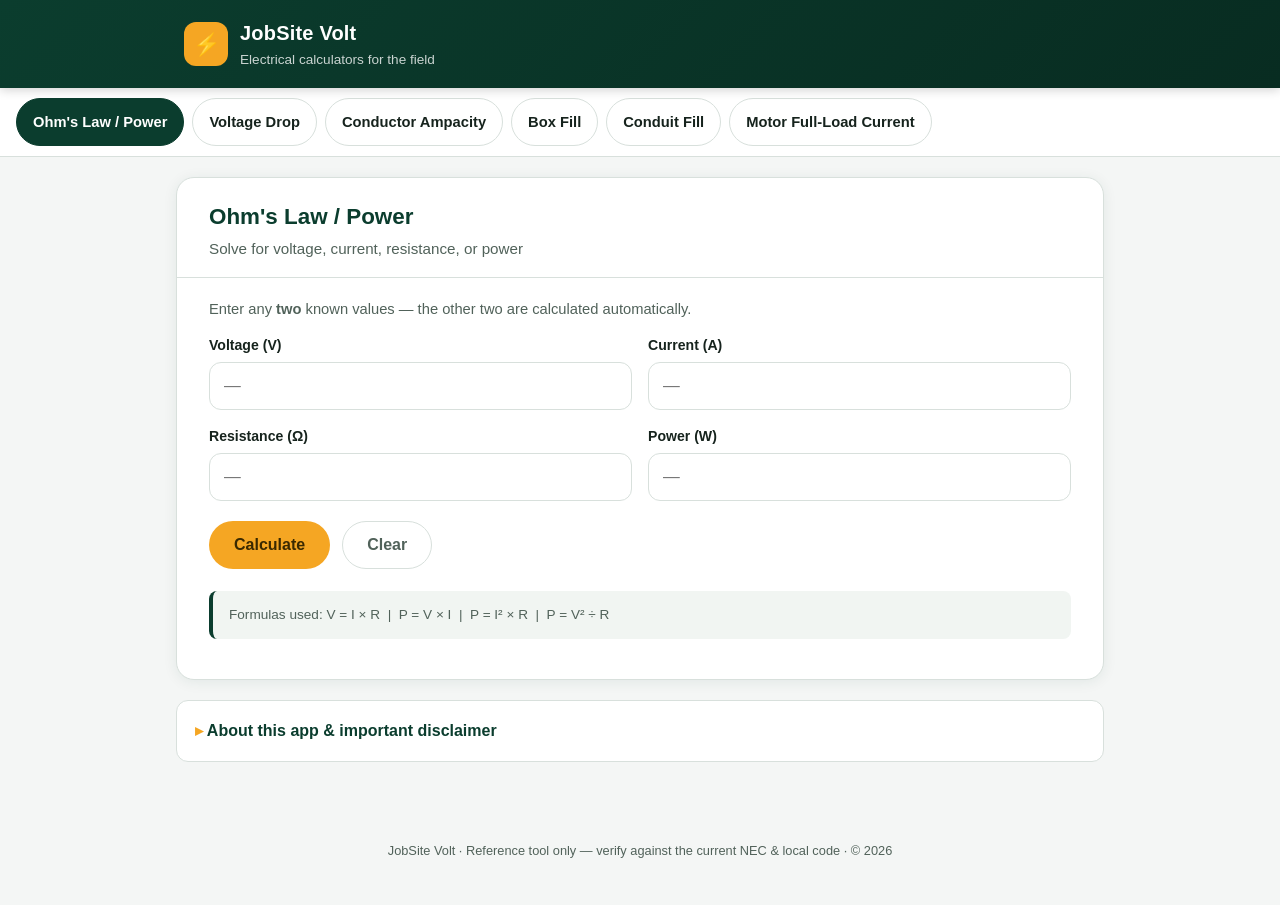
==== index.html @ 61dc86b5 "Add JobSite Volt: electrical calculator web app for US electricians Mobile-first static web app with" ====
<!doctype html>
<html lang="en">
<head>
  <meta charset="utf-8">
  <meta name="viewport" content="width=device-width, initial-scale=1, maximum-scale=5">
  <meta name="theme-color" content="#0b3d2e">
  <title>JobSite Volt — Electrical Calculators for Electricians</title>
  <meta name="description" content="Fast field calculators for electricians: voltage drop, conductor ampacity, box fill, conduit fill, motor FLC, and Ohm's law — referenced to the NEC.">
  <link rel="icon" href="data:image/svg+xml,<svg xmlns=%22http://www.w3.org/2000/svg%22 viewBox=%220 0 100 100%22><rect width=%22100%22 height=%22100%22 rx=%2220%22 fill=%22%230b3d2e%22/><text x=%2250%22 y=%2270%22 font-size=%2266%22 text-anchor=%22middle%22 fill=%22%23f5a623%22>%E2%9A%A1</text></svg>">
  <link rel="stylesheet" href="css/styles.css">
</head>
<body>
  <header class="app-header">
    <div class="app-header-inner">
      <div class="brand">
        <span class="brand-mark" aria-hidden="true">⚡</span>
        <div>
          <p class="brand-name">JobSite Volt</p>
          <p class="brand-tagline">Electrical calculators for the field</p>
        </div>
      </div>
    </div>
  </header>

  <nav class="calc-nav" id="calc-nav" aria-label="Calculators"></nav>

  <main class="app-main">
    <div class="calc-card">
      <div class="calc-card-header">
        <h1 id="calc-title">—</h1>
        <p id="calc-subtitle" class="calc-subtitle">—</p>
      </div>
      <div class="calc-card-body" id="calc-panel"></div>
    </div>

    <details class="disclaimer">
      <summary>About this app &amp; important disclaimer</summary>
      <div class="disclaimer-body">
        <p>
          <strong>JobSite Volt</strong> is a quick-reference field tool for common electrical
          calculations used in U.S. residential and commercial work. It is built around
          formulas and reference figures that are widely published and taught throughout the
          trade — including values commonly associated with the National Electrical Code
          (NEC / NFPA 70), such as Table 310.16 ampacities, Chapter 9 conduit/conductor fill
          tables, 314.16(B) box-fill allowances, and Article 430 motor tables.
        </p>
        <p>
          <strong>This app is a reference and estimating aid — not a substitute for the
          current code book, engineering judgment, or a licensed electrician.</strong>
          The NEC is updated on a three-year cycle (e.g., 2017, 2020, 2023…), and the
          version actually in force — along with any state or local amendments — depends on
          what your Authority Having Jurisdiction (AHJ) has adopted. Always verify
          calculations and sizing decisions against the official, currently adopted code
          and any local amendments before relying on them for installations, designs,
          permits, or inspections.
        </p>
        <p>
          Spotted a value that looks off, or have a calculator you'd like added? Treat the
          results here as a starting point for your own verification, not a final answer.
        </p>
      </div>
    </details>
  </main>

  <footer class="app-footer">
    <p>JobSite Volt · Reference tool only — verify against the current NEC &amp; local code · © <span id="year"></span></p>
  </footer>

  <script type="module" src="js/main.js"></script>
</body>
</html>
---- css/styles.css ----
:root {
  --color-bg: #f4f6f5;
  --color-surface: #ffffff;
  --color-ink: #16231d;
  --color-ink-muted: #51625a;
  --color-border: #d8e0dc;
  --color-primary: #0b3d2e;
  --color-primary-strong: #082c21;
  --color-accent: #f5a623;
  --color-accent-ink: #3a2900;
  --color-good-bg: #e6f4ea;
  --color-good-ink: #1e6b34;
  --color-warn-bg: #fff4e0;
  --color-warn-ink: #8a5a00;
  --color-bad-bg: #fdeaea;
  --color-bad-ink: #a32424;
  --radius-md: 12px;
  --radius-lg: 18px;
  --shadow-card: 0 2px 14px rgba(11, 61, 46, 0.08);
  --tap-min: 48px;
}

* {
  box-sizing: border-box;
}

html {
  -webkit-text-size-adjust: 100%;
}

body {
  margin: 0;
  font-family: -apple-system, BlinkMacSystemFont, "Segoe UI", Roboto, "Helvetica Neue", Arial, sans-serif;
  background: var(--color-bg);
  color: var(--color-ink);
  line-height: 1.5;
  -webkit-font-smoothing: antialiased;
}

/* ---------- Header ---------- */
.app-header {
  background: linear-gradient(135deg, var(--color-primary) 0%, var(--color-primary-strong) 100%);
  color: #fff;
  position: sticky;
  top: 0;
  z-index: 20;
  box-shadow: 0 2px 10px rgba(0, 0, 0, 0.18);
}

.app-header-inner {
  max-width: 960px;
  margin: 0 auto;
  padding: 14px 16px;
}

.brand {
  display: flex;
  align-items: center;
  gap: 12px;
}

.brand-mark {
  display: inline-flex;
  align-items: center;
  justify-content: center;
  width: 44px;
  height: 44px;
  border-radius: 12px;
  background: var(--color-accent);
  color: var(--color-accent-ink);
  font-size: 22px;
  flex-shrink: 0;
}

.brand-name {
  margin: 0;
  font-size: 1.25rem;
  font-weight: 800;
  letter-spacing: 0.2px;
}

.brand-tagline {
  margin: 2px 0 0;
  font-size: 0.85rem;
  color: rgba(255, 255, 255, 0.78);
}

/* ---------- Calculator nav ---------- */
.calc-nav {
  position: sticky;
  top: 72px;
  z-index: 19;
  display: flex;
  gap: 8px;
  overflow-x: auto;
  padding: 10px 16px;
  background: var(--color-surface);
  border-bottom: 1px solid var(--color-border);
  -webkit-overflow-scrolling: touch;
  scrollbar-width: thin;
}

.calc-nav::-webkit-scrollbar {
  height: 6px;
}
.calc-nav::-webkit-scrollbar-thumb {
  background: var(--color-border);
  border-radius: 6px;
}

.nav-btn {
  flex: 0 0 auto;
  min-height: var(--tap-min);
  padding: 10px 16px;
  border-radius: 999px;
  border: 1.5px solid var(--color-border);
  background: var(--color-surface);
  color: var(--color-ink);
  font-size: 0.92rem;
  font-weight: 600;
  cursor: pointer;
  transition: background 0.15s ease, color 0.15s ease, border-color 0.15s ease;
  white-space: nowrap;
}

.nav-btn:hover {
  border-color: var(--color-primary);
}

.nav-btn.is-active {
  background: var(--color-primary);
  border-color: var(--color-primary);
  color: #fff;
}

/* ---------- Main layout ---------- */
.app-main {
  max-width: 960px;
  margin: 0 auto;
  padding: 20px 16px 48px;
}

.calc-card {
  background: var(--color-surface);
  border-radius: var(--radius-lg);
  box-shadow: var(--shadow-card);
  border: 1px solid var(--color-border);
  overflow: hidden;
}

.calc-card-header {
  padding: 22px 22px 16px;
  border-bottom: 1px solid var(--color-border);
}

.calc-card-header h1 {
  margin: 0 0 4px;
  font-size: 1.4rem;
  font-weight: 800;
  color: var(--color-primary);
}

.calc-subtitle {
  margin: 0;
  color: var(--color-ink-muted);
  font-size: 0.95rem;
}

.calc-card-body {
  padding: 20px 22px 26px;
}

.calc-help {
  margin-top: 0;
  color: var(--color-ink-muted);
  font-size: 0.92rem;
}

.calc-note {
  margin-top: 22px;
  padding: 14px 16px;
  background: #f1f5f2;
  border-left: 4px solid var(--color-primary);
  border-radius: 8px;
  font-size: 0.85rem;
  color: var(--color-ink-muted);
}

/* ---------- Forms ---------- */
.calc-form {
  display: grid;
  gap: 16px;
}

.field {
  display: flex;
  flex-direction: column;
  gap: 6px;
}

.field-label {
  font-size: 0.88rem;
  font-weight: 700;
  color: var(--color-ink);
}

.field-input {
  min-height: var(--tap-min);
  padding: 10px 14px;
  font-size: 1.05rem;
  border-radius: var(--radius-md);
  border: 1.5px solid var(--color-border);
  background: #fff;
  color: var(--color-ink);
  font-family: inherit;
  width: 100%;
  appearance: auto;
}

.field-input:focus {
  outline: none;
  border-color: var(--color-primary);
  box-shadow: 0 0 0 3px rgba(11, 61, 46, 0.15);
}

.field-input-narrow {
  max-width: 110px;
}

.field-inline {
  flex-direction: row;
  align-items: center;
  justify-content: space-between;
  gap: 12px;
}

.field-inline .field-label {
  font-weight: 600;
  flex: 1;
}

.field-group {
  border: 1.5px solid var(--color-border);
  border-radius: var(--radius-md);
  padding: 14px 16px 16px;
  display: grid;
  gap: 12px;
  margin: 0;
}

.field-group legend {
  font-size: 0.85rem;
  font-weight: 800;
  color: var(--color-primary);
  padding: 0 6px;
  text-transform: uppercase;
  letter-spacing: 0.4px;
}

.conductor-row {
  display: grid;
  grid-template-columns: 1fr auto;
  gap: 12px;
  align-items: end;
}

.btn-row {
  display: flex;
  gap: 12px;
  flex-wrap: wrap;
  margin-top: 4px;
}

.btn {
  min-height: var(--tap-min);
  padding: 12px 24px;
  border-radius: 999px;
  font-size: 1rem;
  font-weight: 700;
  border: 1.5px solid transparent;
  cursor: pointer;
  transition: filter 0.15s ease, background 0.15s ease;
}

.btn:active {
  filter: brightness(0.94);
}

.btn-primary {
  background: var(--color-accent);
  color: var(--color-accent-ink);
}

.btn-primary:hover {
  filter: brightness(1.05);
}

.btn-ghost {
  background: transparent;
  color: var(--color-ink-muted);
  border-color: var(--color-border);
}

.btn-ghost:hover {
  border-color: var(--color-ink-muted);
  color: var(--color-ink);
}

/* ---------- Results ---------- */
.result {
  margin-top: 22px;
  padding-top: 4px;
  animation: fade-in 0.18s ease;
}

@keyframes fade-in {
  from { opacity: 0; transform: translateY(4px); }
  to { opacity: 1; transform: translateY(0); }
}

.result-grid {
  display: grid;
  grid-template-columns: repeat(auto-fit, minmax(190px, 1fr));
  gap: 12px;
}

.result-item {
  background: #f1f5f2;
  border-radius: var(--radius-md);
  padding: 14px 16px;
  display: flex;
  flex-direction: column;
  gap: 4px;
}

.result-item-highlight {
  background: var(--color-primary);
  color: #fff;
}

.result-item-highlight .result-label {
  color: rgba(255, 255, 255, 0.78);
}

.result-label {
  font-size: 0.78rem;
  text-transform: uppercase;
  letter-spacing: 0.5px;
  color: var(--color-ink-muted);
  font-weight: 700;
}

.result-value {
  font-size: 1.45rem;
  font-weight: 800;
  font-variant-numeric: tabular-nums;
}

.result-message {
  margin: 16px 0 0;
  padding: 14px 16px;
  border-radius: var(--radius-md);
  background: #f1f5f2;
  color: var(--color-ink);
  font-size: 0.95rem;
}

.result-good {
  background: var(--color-good-bg);
  color: var(--color-good-ink);
  font-weight: 700;
}

.result-warn {
  background: var(--color-warn-bg);
  color: var(--color-warn-ink);
  font-weight: 700;
}

.result-bad {
  background: var(--color-bad-bg);
  color: var(--color-bad-ink);
  font-weight: 700;
}

.result-breakdown {
  margin: 14px 0 0;
  padding-left: 20px;
  color: var(--color-ink-muted);
  font-size: 0.9rem;
}

.result-breakdown li {
  margin-bottom: 4px;
}

/* ---------- Disclaimer ---------- */
.disclaimer {
  margin-top: 20px;
  background: var(--color-surface);
  border: 1px solid var(--color-border);
  border-radius: var(--radius-md);
  padding: 4px 18px;
}

.disclaimer summary {
  cursor: pointer;
  padding: 14px 0;
  font-weight: 700;
  color: var(--color-primary);
  list-style: none;
}

.disclaimer summary::-webkit-details-marker {
  display: none;
}

.disclaimer summary::before {
  content: "▸ ";
  color: var(--color-accent);
}

.disclaimer[open] summary::before {
  content: "▾ ";
}

.disclaimer-body {
  padding-bottom: 16px;
  color: var(--color-ink-muted);
  font-size: 0.9rem;
}

.disclaimer-body p {
  margin: 0 0 12px;
}

.disclaimer-body p:last-child {
  margin-bottom: 0;
}

/* ---------- Footer ---------- */
.app-footer {
  text-align: center;
  padding: 18px 16px 32px;
  color: var(--color-ink-muted);
  font-size: 0.8rem;
}

/* ---------- Responsive ---------- */
@media (min-width: 640px) {
  .calc-form {
    grid-template-columns: repeat(2, 1fr);
    align-items: start;
  }

  .calc-form > .field-group,
  .calc-form > .btn-row,
  .calc-form > .calc-help {
    grid-column: 1 / -1;
  }

  .field-group {
    grid-template-columns: 1fr 1fr;
  }

  .field-group legend,
  .field-group > .field:first-child:last-child {
    grid-column: 1 / -1;
  }
}

@media (min-width: 860px) {
  .app-header-inner {
    padding: 18px 24px;
  }

  .calc-card-header,
  .calc-card-body {
    padding-left: 32px;
    padding-right: 32px;
  }
}

@media (prefers-color-scheme: dark) {
  :root {
    --color-bg: #11201a;
    --color-surface: #16291f;
    --color-ink: #eef3ef;
    --color-ink-muted: #a9bdb2;
    --color-border: #2a4135;
    --color-primary: #4cae8d;
    --color-primary-strong: #3a8c70;
    --color-accent: #f5a623;
    --color-accent-ink: #2a1d00;
    --color-good-bg: rgba(76, 174, 141, 0.16);
    --color-good-ink: #7fe0bd;
    --color-warn-bg: rgba(245, 166, 35, 0.16);
    --color-warn-ink: #f5c66b;
    --color-bad-bg: rgba(220, 88, 88, 0.18);
    --color-bad-ink: #ff9b9b;
  }

  .app-header {
    background: linear-gradient(135deg, #102921 0%, #0a1c16 100%);
  }

  .field-input {
    background: #0f1d17;
    color: var(--color-ink);
  }

  .result-item,
  .result-message,
  .calc-note {
    background: rgba(76, 174, 141, 0.08);
  }

  .result-item-highlight {
    background: var(--color-primary);
    color: #07140f;
  }
  .result-item-highlight .result-label {
    color: rgba(7, 20, 15, 0.7);
  }
}
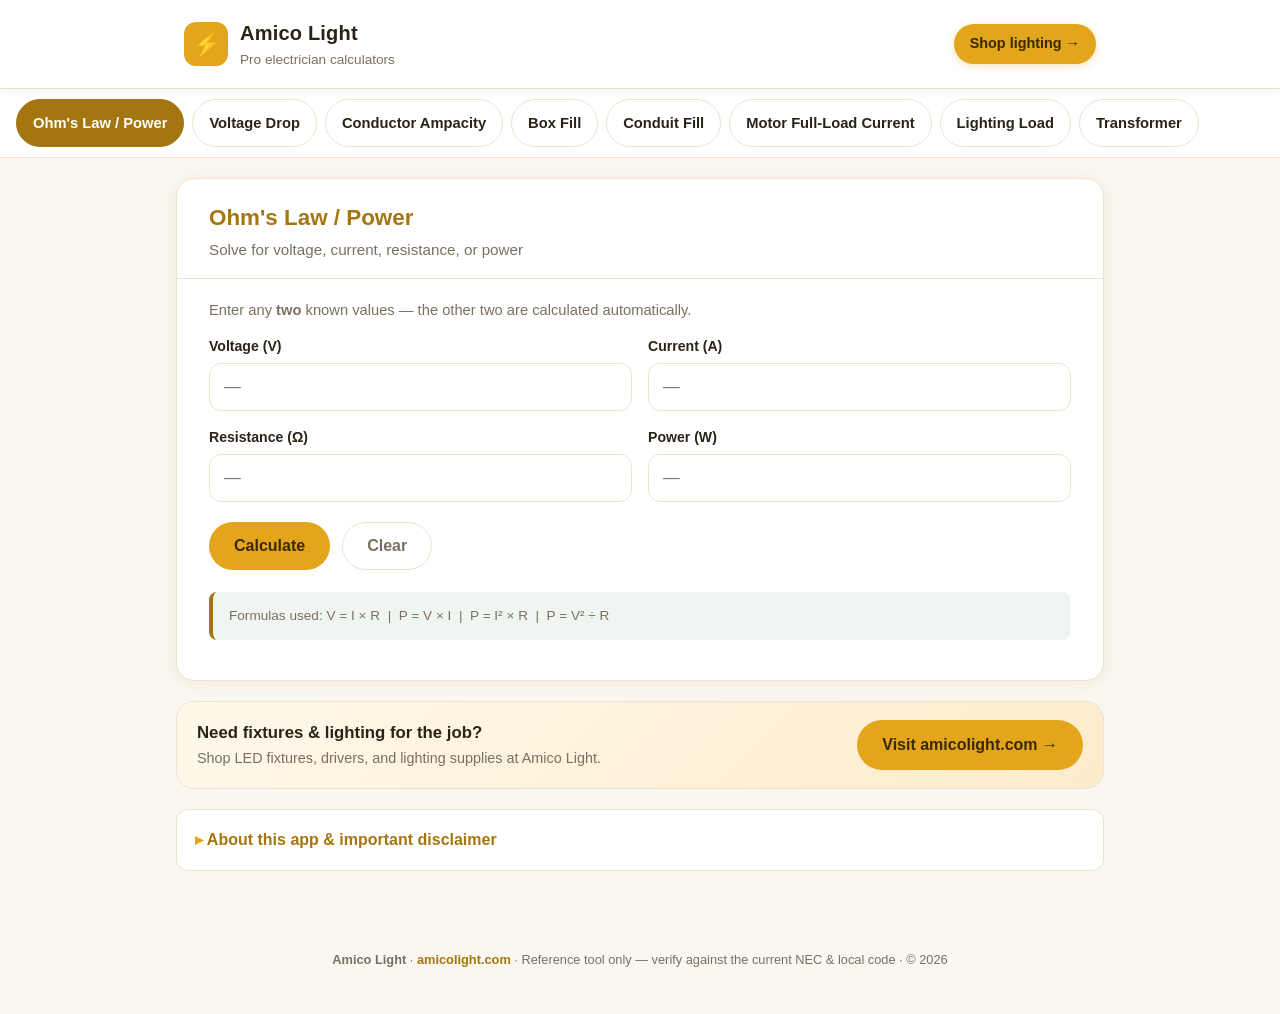
==== commit 5cfb8af4: "Rebrand app to Amico Light with warm-gold theme and store CTAs - Rename app from JobSite Volt to Ami" ====
--- a/index.html
+++ b/index.html
@@ -3,22 +3,23 @@
 <head>
   <meta charset="utf-8">
   <meta name="viewport" content="width=device-width, initial-scale=1, maximum-scale=5">
-  <meta name="theme-color" content="#0b3d2e">
-  <title>JobSite Volt — Electrical Calculators for Electricians</title>
-  <meta name="description" content="Fast field calculators for electricians: voltage drop, conductor ampacity, box fill, conduit fill, motor FLC, and Ohm's law — referenced to the NEC.">
-  <link rel="icon" href="data:image/svg+xml,<svg xmlns=%22http://www.w3.org/2000/svg%22 viewBox=%220 0 100 100%22><rect width=%22100%22 height=%22100%22 rx=%2220%22 fill=%22%230b3d2e%22/><text x=%2250%22 y=%2270%22 font-size=%2266%22 text-anchor=%22middle%22 fill=%22%23f5a623%22>%E2%9A%A1</text></svg>">
+  <meta name="theme-color" content="#faf7f0">
+  <title>Amico Light — Electrician Calculators &amp; Tools</title>
+  <meta name="description" content="Free field calculators for electricians — voltage drop, conductor ampacity, box & conduit fill, motor FLC, lighting load, and transformer sizing, referenced to the NEC. Brought to you by Amico Light (amicolight.com).">
+  <link rel="icon" href="data:image/svg+xml,<svg xmlns=%22http://www.w3.org/2000/svg%22 viewBox=%220 0 100 100%22><rect width=%22100%22 height=%22100%22 rx=%2220%22 fill=%22%23a4760f%22/><text x=%2250%22 y=%2270%22 font-size=%2266%22 text-anchor=%22middle%22 fill=%22%23ffffff%22>%E2%9A%A1</text></svg>">
   <link rel="stylesheet" href="css/styles.css">
 </head>
 <body>
   <header class="app-header">
     <div class="app-header-inner">
-      <div class="brand">
+      <a class="brand" href="https://amicolight.com/" target="_blank" rel="noopener" aria-label="Amico Light — visit our store">
         <span class="brand-mark" aria-hidden="true">⚡</span>
         <div>
-          <p class="brand-name">JobSite Volt</p>
-          <p class="brand-tagline">Electrical calculators for the field</p>
+          <p class="brand-name">Amico Light</p>
+          <p class="brand-tagline">Pro electrician calculators</p>
         </div>
-      </div>
+      </a>
+      <a class="header-cta" href="https://amicolight.com/" target="_blank" rel="noopener">Shop lighting&nbsp;→</a>
     </div>
   </header>
 
@@ -33,11 +34,19 @@
       <div class="calc-card-body" id="calc-panel"></div>
     </div>
 
+    <aside class="store-cta">
+      <div class="store-cta-text">
+        <p class="store-cta-title">Need fixtures &amp; lighting for the job?</p>
+        <p class="store-cta-sub">Shop LED fixtures, drivers, and lighting supplies at Amico Light.</p>
+      </div>
+      <a class="btn btn-primary store-cta-btn" href="https://amicolight.com/" target="_blank" rel="noopener">Visit amicolight.com&nbsp;→</a>
+    </aside>
+
     <details class="disclaimer">
       <summary>About this app &amp; important disclaimer</summary>
       <div class="disclaimer-body">
         <p>
-          <strong>JobSite Volt</strong> is a quick-reference field tool for common electrical
+          <strong>Amico Light Tools</strong> is a quick-reference field tool for common electrical
           calculations used in U.S. residential and commercial work. It is built around
           formulas and reference figures that are widely published and taught throughout the
           trade — including values commonly associated with the National Electrical Code
@@ -45,8 +54,8 @@
           tables, 314.16(B) box-fill allowances, and Article 430 motor tables.
         </p>
         <p>
-          <strong>This app is a reference and estimating aid — not a substitute for the
-          current code book, engineering judgment, or a licensed electrician.</strong>
+          <strong>Amico Light Tools is a reference and estimating aid — not a substitute for
+          the current code book, engineering judgment, or a licensed electrician.</strong>
           The NEC is updated on a three-year cycle (e.g., 2017, 2020, 2023…), and the
           version actually in force — along with any state or local amendments — depends on
           what your Authority Having Jurisdiction (AHJ) has adopted. Always verify
@@ -63,7 +72,10 @@
   </main>
 
   <footer class="app-footer">
-    <p>JobSite Volt · Reference tool only — verify against the current NEC &amp; local code · © <span id="year"></span></p>
+    <p>
+      <strong>Amico Light</strong> · <a class="footer-link" href="https://amicolight.com/" target="_blank" rel="noopener">amicolight.com</a>
+      · Reference tool only — verify against the current NEC &amp; local code · © <span id="year"></span>
+    </p>
   </footer>
 
   <script type="module" src="js/main.js"></script>
--- a/css/styles.css
+++ b/css/styles.css
@@ -1,14 +1,14 @@
 :root {
-  --color-bg: #f4f6f5;
+  --color-bg: #faf7f0;
   --color-surface: #ffffff;
-  --color-ink: #16231d;
-  --color-ink-muted: #51625a;
-  --color-border: #d8e0dc;
-  --color-primary: #0b3d2e;
-  --color-primary-strong: #082c21;
-  --color-accent: #f5a623;
+  --color-ink: #2a2318;
+  --color-ink-muted: #7b7060;
+  --color-border: #ece3d3;
+  --color-primary: #a4760f;
+  --color-primary-strong: #7f5b0b;
+  --color-accent: #e3a51c;
   --color-accent-ink: #3a2900;
-  --color-good-bg: #e6f4ea;
+  --color-good-bg: #e9f5ea;
   --color-good-ink: #1e6b34;
   --color-warn-bg: #fff4e0;
   --color-warn-ink: #8a5a00;
@@ -16,7 +16,7 @@
   --color-bad-ink: #a32424;
   --radius-md: 12px;
   --radius-lg: 18px;
-  --shadow-card: 0 2px 14px rgba(11, 61, 46, 0.08);
+  --shadow-card: 0 2px 14px rgba(164, 118, 15, 0.10);
   --tap-min: 48px;
 }
 
@@ -39,24 +39,32 @@
 
 /* ---------- Header ---------- */
 .app-header {
-  background: linear-gradient(135deg, var(--color-primary) 0%, var(--color-primary-strong) 100%);
-  color: #fff;
+  background: var(--color-surface);
+  color: var(--color-ink);
   position: sticky;
   top: 0;
   z-index: 20;
-  box-shadow: 0 2px 10px rgba(0, 0, 0, 0.18);
+  border-bottom: 1px solid var(--color-border);
+  box-shadow: 0 1px 10px rgba(42, 35, 24, 0.06);
 }
 
 .app-header-inner {
   max-width: 960px;
   margin: 0 auto;
-  padding: 14px 16px;
+  padding: 12px 16px;
+  display: flex;
+  align-items: center;
+  justify-content: space-between;
+  gap: 12px;
 }
 
 .brand {
   display: flex;
   align-items: center;
   gap: 12px;
+  text-decoration: none;
+  color: inherit;
+  min-width: 0;
 }
 
 .brand-mark {
@@ -82,7 +90,33 @@
 .brand-tagline {
   margin: 2px 0 0;
   font-size: 0.85rem;
-  color: rgba(255, 255, 255, 0.78);
+  color: var(--color-ink-muted);
+}
+
+/* Header store button — primary lead-gen entry point back to the shop */
+.header-cta {
+  flex: 0 0 auto;
+  display: inline-flex;
+  align-items: center;
+  min-height: 40px;
+  padding: 9px 16px;
+  border-radius: 999px;
+  background: var(--color-accent);
+  color: var(--color-accent-ink);
+  font-size: 0.9rem;
+  font-weight: 800;
+  text-decoration: none;
+  white-space: nowrap;
+  box-shadow: 0 2px 8px rgba(227, 165, 28, 0.30);
+  transition: filter 0.15s ease;
+}
+
+.header-cta:hover {
+  filter: brightness(1.05);
+}
+
+.header-cta:active {
+  filter: brightness(0.95);
 }
 
 /* ---------- Calculator nav ---------- */
@@ -186,6 +220,20 @@
   color: var(--color-ink-muted);
 }
 
+/* ---------- Multi-section calculators ---------- */
+.calc-section + .calc-section {
+  margin-top: 32px;
+  padding-top: 28px;
+  border-top: 1.5px dashed var(--color-border);
+}
+
+.calc-section-title {
+  margin: 0 0 16px;
+  font-size: 1.05rem;
+  font-weight: 800;
+  color: var(--color-primary);
+}
+
 /* ---------- Forms ---------- */
 .calc-form {
   display: grid;
@@ -394,6 +442,40 @@
   margin-bottom: 4px;
 }
 
+/* ---------- Store call-to-action (drives traffic to amicolight.com) ---------- */
+.store-cta {
+  margin-top: 20px;
+  background: linear-gradient(135deg, #fff8ea 0%, #fdeccb 100%);
+  border: 1px solid var(--color-border);
+  border-radius: var(--radius-lg);
+  padding: 18px 20px;
+  display: flex;
+  align-items: center;
+  justify-content: space-between;
+  gap: 16px;
+  flex-wrap: wrap;
+}
+
+.store-cta-title {
+  margin: 0 0 2px;
+  font-weight: 800;
+  font-size: 1.05rem;
+  color: var(--color-ink);
+}
+
+.store-cta-sub {
+  margin: 0;
+  font-size: 0.9rem;
+  color: var(--color-ink-muted);
+}
+
+.store-cta-btn {
+  flex: 0 0 auto;
+  text-decoration: none;
+  display: inline-flex;
+  align-items: center;
+}
+
 /* ---------- Disclaimer ---------- */
 .disclaimer {
   margin-top: 20px;
@@ -446,6 +528,16 @@
   font-size: 0.8rem;
 }
 
+.footer-link {
+  color: var(--color-primary);
+  font-weight: 700;
+  text-decoration: none;
+}
+
+.footer-link:hover {
+  text-decoration: underline;
+}
+
 /* ---------- Responsive ---------- */
 @media (min-width: 640px) {
   .calc-form {
@@ -483,43 +575,51 @@
 
 @media (prefers-color-scheme: dark) {
   :root {
-    --color-bg: #11201a;
-    --color-surface: #16291f;
-    --color-ink: #eef3ef;
-    --color-ink-muted: #a9bdb2;
-    --color-border: #2a4135;
-    --color-primary: #4cae8d;
-    --color-primary-strong: #3a8c70;
-    --color-accent: #f5a623;
+    --color-bg: #1a1710;
+    --color-surface: #221d14;
+    --color-ink: #f2ece0;
+    --color-ink-muted: #b7ab95;
+    --color-border: #3a3122;
+    --color-primary: #e2b551;
+    --color-primary-strong: #c89a3a;
+    --color-accent: #ecb53e;
     --color-accent-ink: #2a1d00;
-    --color-good-bg: rgba(76, 174, 141, 0.16);
-    --color-good-ink: #7fe0bd;
-    --color-warn-bg: rgba(245, 166, 35, 0.16);
-    --color-warn-ink: #f5c66b;
+    --color-good-bg: rgba(120, 190, 130, 0.16);
+    --color-good-ink: #92d9a2;
+    --color-warn-bg: rgba(236, 181, 62, 0.16);
+    --color-warn-ink: #f3cd78;
     --color-bad-bg: rgba(220, 88, 88, 0.18);
     --color-bad-ink: #ff9b9b;
   }
 
   .app-header {
-    background: linear-gradient(135deg, #102921 0%, #0a1c16 100%);
+    background: var(--color-surface);
   }
 
   .field-input {
-    background: #0f1d17;
+    background: #18130b;
     color: var(--color-ink);
   }
 
   .result-item,
   .result-message,
   .calc-note {
-    background: rgba(76, 174, 141, 0.08);
+    background: rgba(226, 181, 81, 0.08);
   }
 
   .result-item-highlight {
     background: var(--color-primary);
-    color: #07140f;
+    color: #1c1405;
   }
   .result-item-highlight .result-label {
-    color: rgba(7, 20, 15, 0.7);
-  }
-}
+    color: rgba(28, 20, 5, 0.7);
+  }
+
+  .store-cta {
+    background: linear-gradient(135deg, rgba(226, 181, 81, 0.12) 0%, rgba(226, 181, 81, 0.05) 100%);
+  }
+
+  .header-cta {
+    box-shadow: none;
+  }
+}
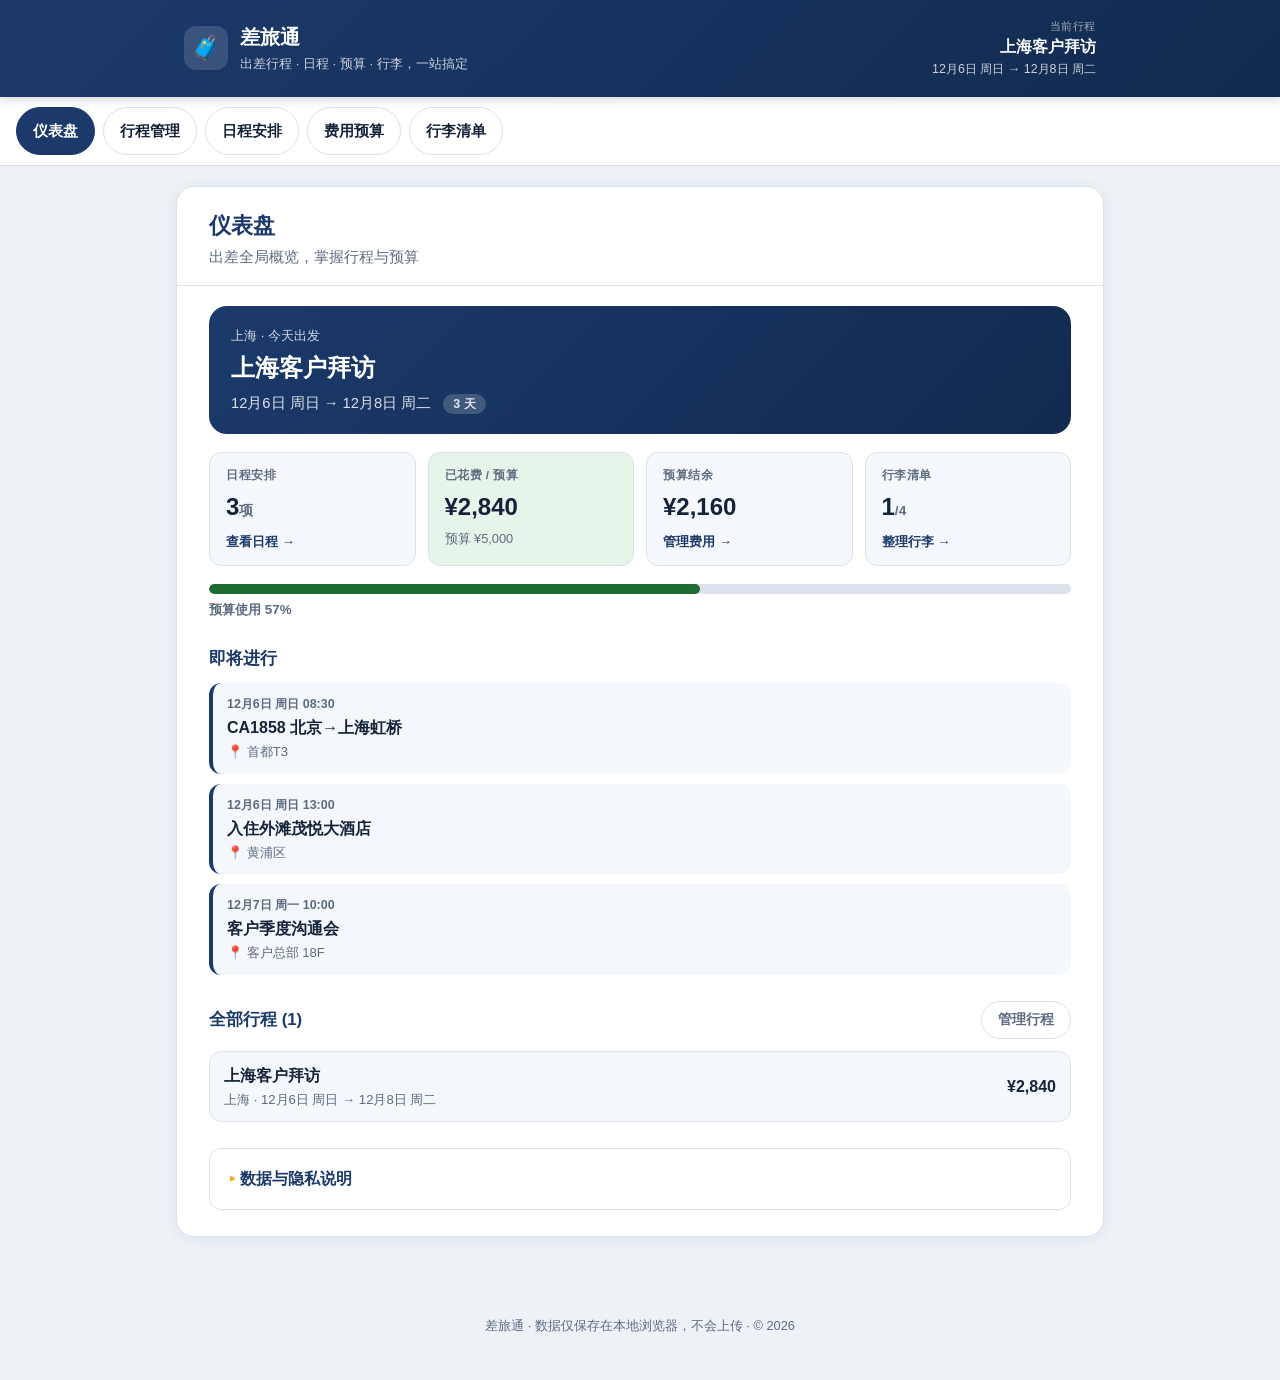
==== commit db5ff888: "feat: 出差规划应用「差旅通」 将本分支重构为一款纯前端出差规划工具，包含五大模块： - 仪表盘：行程概览、出发倒计时、预算进度、即将进行的日程 - 行程管理：创建/编辑/删除/切换出差行程 - " ====
--- a/index.html
+++ b/index.html
@@ -1,81 +1,42 @@
 <!doctype html>
-<html lang="en">
+<html lang="zh-CN">
 <head>
   <meta charset="utf-8">
   <meta name="viewport" content="width=device-width, initial-scale=1, maximum-scale=5">
-  <meta name="theme-color" content="#faf7f0">
-  <title>Amico Light — Electrician Calculators &amp; Tools</title>
-  <meta name="description" content="Free field calculators for electricians — voltage drop, conductor ampacity, box & conduit fill, motor FLC, lighting load, and transformer sizing, referenced to the NEC. Brought to you by Amico Light (amicolight.com).">
-  <link rel="icon" href="data:image/svg+xml,<svg xmlns=%22http://www.w3.org/2000/svg%22 viewBox=%220 0 100 100%22><rect width=%22100%22 height=%22100%22 rx=%2220%22 fill=%22%23a4760f%22/><text x=%2250%22 y=%2270%22 font-size=%2266%22 text-anchor=%22middle%22 fill=%22%23ffffff%22>%E2%9A%A1</text></svg>">
+  <meta name="theme-color" content="#1b3a6b">
+  <title>差旅通 — 出差行程规划</title>
+  <meta name="description" content="差旅通是一款轻量的出差规划工具：管理行程、编排日程、记录费用对比预算、整理行李清单，数据全部保存在本地。">
+  <link rel="icon" href="data:image/svg+xml,<svg xmlns=%22http://www.w3.org/2000/svg%22 viewBox=%220 0 100 100%22><rect width=%22100%22 height=%22100%22 rx=%2220%22 fill=%22%231b3a6b%22/><text x=%2250%22 y=%2272%22 font-size=%2262%22 text-anchor=%22middle%22>%F0%9F%A7%B3</text></svg>">
   <link rel="stylesheet" href="css/styles.css">
 </head>
 <body>
   <header class="app-header">
     <div class="app-header-inner">
-      <a class="brand" href="https://amicolight.com/" target="_blank" rel="noopener" aria-label="Amico Light — visit our store">
-        <span class="brand-mark" aria-hidden="true">⚡</span>
+      <div class="brand">
+        <span class="brand-mark" aria-hidden="true">🧳</span>
         <div>
-          <p class="brand-name">Amico Light</p>
-          <p class="brand-tagline">Pro electrician calculators</p>
+          <p class="brand-name">差旅通</p>
+          <p class="brand-tagline">出差行程 · 日程 · 预算 · 行李，一站搞定</p>
         </div>
-      </a>
-      <a class="header-cta" href="https://amicolight.com/" target="_blank" rel="noopener">Shop lighting&nbsp;→</a>
+      </div>
+      <div class="trip-indicator" id="trip-indicator" aria-live="polite"></div>
     </div>
   </header>
 
-  <nav class="calc-nav" id="calc-nav" aria-label="Calculators"></nav>
+  <nav class="calc-nav" id="view-nav" aria-label="功能导航"></nav>
 
   <main class="app-main">
     <div class="calc-card">
       <div class="calc-card-header">
-        <h1 id="calc-title">—</h1>
-        <p id="calc-subtitle" class="calc-subtitle">—</p>
+        <h1 id="view-title">—</h1>
+        <p id="view-subtitle" class="calc-subtitle">—</p>
       </div>
-      <div class="calc-card-body" id="calc-panel"></div>
+      <div class="calc-card-body" id="view-panel"></div>
     </div>
-
-    <aside class="store-cta">
-      <div class="store-cta-text">
-        <p class="store-cta-title">Need fixtures &amp; lighting for the job?</p>
-        <p class="store-cta-sub">Shop LED fixtures, drivers, and lighting supplies at Amico Light.</p>
-      </div>
-      <a class="btn btn-primary store-cta-btn" href="https://amicolight.com/" target="_blank" rel="noopener">Visit amicolight.com&nbsp;→</a>
-    </aside>
-
-    <details class="disclaimer">
-      <summary>About this app &amp; important disclaimer</summary>
-      <div class="disclaimer-body">
-        <p>
-          <strong>Amico Light Tools</strong> is a quick-reference field tool for common electrical
-          calculations used in U.S. residential and commercial work. It is built around
-          formulas and reference figures that are widely published and taught throughout the
-          trade — including values commonly associated with the National Electrical Code
-          (NEC / NFPA 70), such as Table 310.16 ampacities, Chapter 9 conduit/conductor fill
-          tables, 314.16(B) box-fill allowances, and Article 430 motor tables.
-        </p>
-        <p>
-          <strong>Amico Light Tools is a reference and estimating aid — not a substitute for
-          the current code book, engineering judgment, or a licensed electrician.</strong>
-          The NEC is updated on a three-year cycle (e.g., 2017, 2020, 2023…), and the
-          version actually in force — along with any state or local amendments — depends on
-          what your Authority Having Jurisdiction (AHJ) has adopted. Always verify
-          calculations and sizing decisions against the official, currently adopted code
-          and any local amendments before relying on them for installations, designs,
-          permits, or inspections.
-        </p>
-        <p>
-          Spotted a value that looks off, or have a calculator you'd like added? Treat the
-          results here as a starting point for your own verification, not a final answer.
-        </p>
-      </div>
-    </details>
   </main>
 
   <footer class="app-footer">
-    <p>
-      <strong>Amico Light</strong> · <a class="footer-link" href="https://amicolight.com/" target="_blank" rel="noopener">amicolight.com</a>
-      · Reference tool only — verify against the current NEC &amp; local code · © <span id="year"></span>
-    </p>
+    <p>差旅通 · 数据仅保存在本地浏览器，不会上传 · © <span id="year"></span></p>
   </footer>
 
   <script type="module" src="js/main.js"></script>
--- a/css/styles.css
+++ b/css/styles.css
@@ -1,14 +1,14 @@
 :root {
-  --color-bg: #faf7f0;
+  --color-bg: #eef2f7;
   --color-surface: #ffffff;
-  --color-ink: #2a2318;
-  --color-ink-muted: #7b7060;
-  --color-border: #ece3d3;
-  --color-primary: #a4760f;
-  --color-primary-strong: #7f5b0b;
-  --color-accent: #e3a51c;
+  --color-ink: #15233a;
+  --color-ink-muted: #5d6b80;
+  --color-border: #dbe2ec;
+  --color-primary: #1b3a6b;
+  --color-primary-strong: #122a4f;
+  --color-accent: #f5a623;
   --color-accent-ink: #3a2900;
-  --color-good-bg: #e9f5ea;
+  --color-good-bg: #e6f4ea;
   --color-good-ink: #1e6b34;
   --color-warn-bg: #fff4e0;
   --color-warn-ink: #8a5a00;
@@ -16,21 +16,16 @@
   --color-bad-ink: #a32424;
   --radius-md: 12px;
   --radius-lg: 18px;
-  --shadow-card: 0 2px 14px rgba(164, 118, 15, 0.10);
+  --shadow-card: 0 2px 14px rgba(27, 58, 107, 0.08);
   --tap-min: 48px;
 }
 
-* {
-  box-sizing: border-box;
-}
-
-html {
-  -webkit-text-size-adjust: 100%;
-}
+* { box-sizing: border-box; }
+html { -webkit-text-size-adjust: 100%; }
 
 body {
   margin: 0;
-  font-family: -apple-system, BlinkMacSystemFont, "Segoe UI", Roboto, "Helvetica Neue", Arial, sans-serif;
+  font-family: -apple-system, BlinkMacSystemFont, "Segoe UI", Roboto, "PingFang SC", "Microsoft YaHei", "Helvetica Neue", Arial, sans-serif;
   background: var(--color-bg);
   color: var(--color-ink);
   line-height: 1.5;
@@ -39,33 +34,26 @@
 
 /* ---------- Header ---------- */
 .app-header {
-  background: var(--color-surface);
-  color: var(--color-ink);
+  background: linear-gradient(135deg, var(--color-primary) 0%, var(--color-primary-strong) 100%);
+  color: #fff;
   position: sticky;
   top: 0;
   z-index: 20;
-  border-bottom: 1px solid var(--color-border);
-  box-shadow: 0 1px 10px rgba(42, 35, 24, 0.06);
+  box-shadow: 0 2px 10px rgba(0, 0, 0, 0.18);
 }
 
 .app-header-inner {
   max-width: 960px;
   margin: 0 auto;
-  padding: 12px 16px;
+  padding: 14px 16px;
   display: flex;
   align-items: center;
   justify-content: space-between;
-  gap: 12px;
-}
-
-.brand {
-  display: flex;
-  align-items: center;
-  gap: 12px;
-  text-decoration: none;
-  color: inherit;
-  min-width: 0;
-}
+  gap: 16px;
+  flex-wrap: wrap;
+}
+
+.brand { display: flex; align-items: center; gap: 12px; }
 
 .brand-mark {
   display: inline-flex;
@@ -74,55 +62,35 @@
   width: 44px;
   height: 44px;
   border-radius: 12px;
-  background: var(--color-accent);
-  color: var(--color-accent-ink);
-  font-size: 22px;
+  background: rgba(255, 255, 255, 0.14);
+  font-size: 24px;
   flex-shrink: 0;
 }
 
-.brand-name {
-  margin: 0;
-  font-size: 1.25rem;
-  font-weight: 800;
-  letter-spacing: 0.2px;
-}
-
-.brand-tagline {
-  margin: 2px 0 0;
-  font-size: 0.85rem;
-  color: var(--color-ink-muted);
-}
-
-/* Header store button — primary lead-gen entry point back to the shop */
-.header-cta {
-  flex: 0 0 auto;
-  display: inline-flex;
-  align-items: center;
-  min-height: 40px;
-  padding: 9px 16px;
-  border-radius: 999px;
-  background: var(--color-accent);
-  color: var(--color-accent-ink);
-  font-size: 0.9rem;
-  font-weight: 800;
-  text-decoration: none;
-  white-space: nowrap;
-  box-shadow: 0 2px 8px rgba(227, 165, 28, 0.30);
-  transition: filter 0.15s ease;
-}
-
-.header-cta:hover {
-  filter: brightness(1.05);
-}
-
-.header-cta:active {
-  filter: brightness(0.95);
-}
-
-/* ---------- Calculator nav ---------- */
+.brand-name { margin: 0; font-size: 1.25rem; font-weight: 800; letter-spacing: 0.2px; }
+.brand-tagline { margin: 2px 0 0; font-size: 0.82rem; color: rgba(255, 255, 255, 0.78); }
+
+.trip-indicator {
+  text-align: right;
+  display: flex;
+  flex-direction: column;
+  gap: 1px;
+  min-height: 1px;
+}
+.trip-indicator-label {
+  font-size: 0.68rem;
+  text-transform: uppercase;
+  letter-spacing: 0.6px;
+  color: rgba(255, 255, 255, 0.6);
+}
+.trip-indicator-name { font-weight: 700; font-size: 0.98rem; }
+.trip-indicator-dates { font-size: 0.78rem; color: rgba(255, 255, 255, 0.78); }
+.trip-indicator-empty { font-size: 0.85rem; color: rgba(255, 255, 255, 0.6); }
+
+/* ---------- Nav ---------- */
 .calc-nav {
   position: sticky;
-  top: 72px;
+  top: 0;
   z-index: 19;
   display: flex;
   gap: 8px;
@@ -133,14 +101,8 @@
   -webkit-overflow-scrolling: touch;
   scrollbar-width: thin;
 }
-
-.calc-nav::-webkit-scrollbar {
-  height: 6px;
-}
-.calc-nav::-webkit-scrollbar-thumb {
-  background: var(--color-border);
-  border-radius: 6px;
-}
+.calc-nav::-webkit-scrollbar { height: 6px; }
+.calc-nav::-webkit-scrollbar-thumb { background: var(--color-border); border-radius: 6px; }
 
 .nav-btn {
   flex: 0 0 auto;
@@ -156,23 +118,11 @@
   transition: background 0.15s ease, color 0.15s ease, border-color 0.15s ease;
   white-space: nowrap;
 }
-
-.nav-btn:hover {
-  border-color: var(--color-primary);
-}
-
-.nav-btn.is-active {
-  background: var(--color-primary);
-  border-color: var(--color-primary);
-  color: #fff;
-}
-
-/* ---------- Main layout ---------- */
-.app-main {
-  max-width: 960px;
-  margin: 0 auto;
-  padding: 20px 16px 48px;
-}
+.nav-btn:hover { border-color: var(--color-primary); }
+.nav-btn.is-active { background: var(--color-primary); border-color: var(--color-primary); color: #fff; }
+
+/* ---------- Layout ---------- */
+.app-main { max-width: 960px; margin: 0 auto; padding: 20px 16px 48px; }
 
 .calc-card {
   background: var(--color-surface);
@@ -181,81 +131,26 @@
   border: 1px solid var(--color-border);
   overflow: hidden;
 }
-
-.calc-card-header {
-  padding: 22px 22px 16px;
-  border-bottom: 1px solid var(--color-border);
-}
-
-.calc-card-header h1 {
-  margin: 0 0 4px;
-  font-size: 1.4rem;
-  font-weight: 800;
-  color: var(--color-primary);
-}
-
-.calc-subtitle {
-  margin: 0;
-  color: var(--color-ink-muted);
-  font-size: 0.95rem;
-}
-
-.calc-card-body {
-  padding: 20px 22px 26px;
-}
-
-.calc-help {
-  margin-top: 0;
-  color: var(--color-ink-muted);
-  font-size: 0.92rem;
-}
-
-.calc-note {
-  margin-top: 22px;
-  padding: 14px 16px;
-  background: #f1f5f2;
-  border-left: 4px solid var(--color-primary);
-  border-radius: 8px;
-  font-size: 0.85rem;
-  color: var(--color-ink-muted);
-}
-
-/* ---------- Multi-section calculators ---------- */
-.calc-section + .calc-section {
-  margin-top: 32px;
-  padding-top: 28px;
-  border-top: 1.5px dashed var(--color-border);
-}
-
-.calc-section-title {
-  margin: 0 0 16px;
-  font-size: 1.05rem;
-  font-weight: 800;
-  color: var(--color-primary);
-}
+.calc-card-header { padding: 22px 22px 16px; border-bottom: 1px solid var(--color-border); }
+.calc-card-header h1 { margin: 0 0 4px; font-size: 1.4rem; font-weight: 800; color: var(--color-primary); }
+.calc-subtitle { margin: 0; color: var(--color-ink-muted); font-size: 0.95rem; }
+.calc-card-body { padding: 20px 22px 26px; }
+
+.muted { color: var(--color-ink-muted); font-size: 0.92rem; }
+.text-bad { color: var(--color-bad-ink); }
 
 /* ---------- Forms ---------- */
-.calc-form {
-  display: grid;
-  gap: 16px;
-}
-
-.field {
-  display: flex;
-  flex-direction: column;
-  gap: 6px;
-}
-
-.field-label {
-  font-size: 0.88rem;
-  font-weight: 700;
-  color: var(--color-ink);
-}
+.calc-form { display: grid; gap: 16px; }
+.form-heading { grid-column: 1 / -1; margin: 0; font-size: 1.05rem; font-weight: 800; color: var(--color-primary); }
+
+.field { display: flex; flex-direction: column; gap: 6px; }
+.field.full { grid-column: 1 / -1; }
+.field-label { font-size: 0.85rem; font-weight: 700; color: var(--color-ink); }
 
 .field-input {
   min-height: var(--tap-min);
   padding: 10px 14px;
-  font-size: 1.05rem;
+  font-size: 1rem;
   border-radius: var(--radius-md);
   border: 1.5px solid var(--color-border);
   background: #fff;
@@ -264,60 +159,26 @@
   width: 100%;
   appearance: auto;
 }
-
+textarea.field-input { min-height: 60px; resize: vertical; line-height: 1.5; }
 .field-input:focus {
   outline: none;
   border-color: var(--color-primary);
-  box-shadow: 0 0 0 3px rgba(11, 61, 46, 0.15);
-}
-
-.field-input-narrow {
-  max-width: 110px;
-}
-
-.field-inline {
-  flex-direction: row;
-  align-items: center;
-  justify-content: space-between;
-  gap: 12px;
-}
-
-.field-inline .field-label {
+  box-shadow: 0 0 0 3px rgba(27, 58, 107, 0.15);
+}
+
+.form-error {
+  grid-column: 1 / -1;
+  margin: 0;
+  padding: 10px 14px;
+  border-radius: var(--radius-md);
+  background: var(--color-bad-bg);
+  color: var(--color-bad-ink);
+  font-size: 0.9rem;
   font-weight: 600;
-  flex: 1;
-}
-
-.field-group {
-  border: 1.5px solid var(--color-border);
-  border-radius: var(--radius-md);
-  padding: 14px 16px 16px;
-  display: grid;
-  gap: 12px;
-  margin: 0;
-}
-
-.field-group legend {
-  font-size: 0.85rem;
-  font-weight: 800;
-  color: var(--color-primary);
-  padding: 0 6px;
-  text-transform: uppercase;
-  letter-spacing: 0.4px;
-}
-
-.conductor-row {
-  display: grid;
-  grid-template-columns: 1fr auto;
-  gap: 12px;
-  align-items: end;
-}
-
-.btn-row {
-  display: flex;
-  gap: 12px;
-  flex-wrap: wrap;
-  margin-top: 4px;
-}
+}
+
+.btn-row { display: flex; gap: 12px; flex-wrap: wrap; margin-top: 4px; }
+.btn-row.full { grid-column: 1 / -1; }
 
 .btn {
   min-height: var(--tap-min);
@@ -329,162 +190,275 @@
   cursor: pointer;
   transition: filter 0.15s ease, background 0.15s ease;
 }
-
-.btn:active {
-  filter: brightness(0.94);
-}
-
-.btn-primary {
-  background: var(--color-accent);
-  color: var(--color-accent-ink);
-}
-
-.btn-primary:hover {
-  filter: brightness(1.05);
-}
-
-.btn-ghost {
+.btn:active { filter: brightness(0.94); }
+.btn-sm { min-height: 38px; padding: 8px 16px; font-size: 0.88rem; }
+.btn-primary { background: var(--color-primary); color: #fff; }
+.btn-primary:hover { filter: brightness(1.08); }
+.btn-ghost { background: transparent; color: var(--color-ink-muted); border-color: var(--color-border); }
+.btn-ghost:hover { border-color: var(--color-ink-muted); color: var(--color-ink); }
+.btn-danger { background: var(--color-bad-bg); color: var(--color-bad-ink); border-color: transparent; }
+.btn-danger:hover { filter: brightness(0.97); }
+
+.icon-btn {
+  flex: 0 0 auto;
+  width: 38px;
+  height: 38px;
+  border-radius: 10px;
+  border: none;
   background: transparent;
-  color: var(--color-ink-muted);
-  border-color: var(--color-border);
-}
-
-.btn-ghost:hover {
-  border-color: var(--color-ink-muted);
-  color: var(--color-ink);
-}
-
-/* ---------- Results ---------- */
-.result {
-  margin-top: 22px;
-  padding-top: 4px;
-  animation: fade-in 0.18s ease;
-}
-
-@keyframes fade-in {
-  from { opacity: 0; transform: translateY(4px); }
-  to { opacity: 1; transform: translateY(0); }
-}
-
-.result-grid {
+  font-size: 1rem;
+  cursor: pointer;
+  opacity: 0.65;
+  transition: opacity 0.15s ease, background 0.15s ease;
+}
+.icon-btn:hover { opacity: 1; background: rgba(0, 0, 0, 0.05); }
+
+/* ---------- Empty state ---------- */
+.empty-state { text-align: center; padding: 36px 16px; }
+.empty-icon { font-size: 2.6rem; }
+.empty-title { margin: 12px 0 4px; font-size: 1.1rem; font-weight: 800; }
+.empty-text { margin: 0 0 18px; color: var(--color-ink-muted); }
+
+/* ---------- Dashboard hero ---------- */
+.trip-hero {
+  background: linear-gradient(135deg, var(--color-primary) 0%, var(--color-primary-strong) 100%);
+  color: #fff;
+  border-radius: var(--radius-lg);
+  padding: 20px 22px;
+  margin-bottom: 18px;
+}
+.trip-hero-eyebrow { margin: 0; font-size: 0.82rem; color: rgba(255, 255, 255, 0.8); }
+.trip-hero-title { margin: 4px 0 6px; font-size: 1.5rem; font-weight: 800; }
+.trip-hero-dates { margin: 0; font-size: 0.92rem; color: rgba(255, 255, 255, 0.85); }
+.pill {
+  display: inline-block;
+  margin-left: 8px;
+  padding: 1px 10px;
+  border-radius: 999px;
+  background: rgba(255, 255, 255, 0.18);
+  font-size: 0.78rem;
+  font-weight: 700;
+}
+
+/* ---------- Stat cards ---------- */
+.stat-grid {
   display: grid;
-  grid-template-columns: repeat(auto-fit, minmax(190px, 1fr));
+  grid-template-columns: repeat(auto-fit, minmax(150px, 1fr));
   gap: 12px;
-}
-
-.result-item {
-  background: #f1f5f2;
+  margin-bottom: 18px;
+}
+.stat-card {
+  background: #f4f7fb;
+  border: 1px solid var(--color-border);
   border-radius: var(--radius-md);
   padding: 14px 16px;
   display: flex;
   flex-direction: column;
   gap: 4px;
 }
-
-.result-item-highlight {
+.stat-label { font-size: 0.74rem; text-transform: uppercase; letter-spacing: 0.5px; color: var(--color-ink-muted); font-weight: 700; }
+.stat-value { font-size: 1.5rem; font-weight: 800; font-variant-numeric: tabular-nums; }
+.stat-value small { font-size: 0.85rem; font-weight: 600; color: var(--color-ink-muted); }
+.stat-sub { font-size: 0.8rem; color: var(--color-ink-muted); }
+.stat-link {
+  align-self: flex-start;
+  margin-top: 4px;
+  padding: 0;
+  border: none;
+  background: none;
+  color: var(--color-primary);
+  font-weight: 700;
+  font-size: 0.82rem;
+  cursor: pointer;
+}
+.stat-link:hover { text-decoration: underline; }
+.stat-good { background: var(--color-good-bg); }
+.stat-warn { background: var(--color-warn-bg); }
+.stat-bad { background: var(--color-bad-bg); }
+
+/* ---------- Budget bar ---------- */
+.budget-bar-wrap { margin-bottom: 20px; }
+.budget-bar {
+  height: 10px;
+  border-radius: 999px;
+  background: var(--color-border);
+  overflow: hidden;
+}
+.budget-bar-fill {
+  height: 100%;
+  border-radius: 999px;
   background: var(--color-primary);
-  color: #fff;
-}
-
-.result-item-highlight .result-label {
-  color: rgba(255, 255, 255, 0.78);
-}
-
-.result-label {
-  font-size: 0.78rem;
-  text-transform: uppercase;
-  letter-spacing: 0.5px;
-  color: var(--color-ink-muted);
-  font-weight: 700;
-}
-
-.result-value {
-  font-size: 1.45rem;
-  font-weight: 800;
-  font-variant-numeric: tabular-nums;
-}
-
-.result-message {
-  margin: 16px 0 0;
-  padding: 14px 16px;
-  border-radius: var(--radius-md);
-  background: #f1f5f2;
-  color: var(--color-ink);
-  font-size: 0.95rem;
-}
-
-.result-good {
-  background: var(--color-good-bg);
-  color: var(--color-good-ink);
-  font-weight: 700;
-}
-
-.result-warn {
-  background: var(--color-warn-bg);
-  color: var(--color-warn-ink);
-  font-weight: 700;
-}
-
-.result-bad {
-  background: var(--color-bad-bg);
-  color: var(--color-bad-ink);
-  font-weight: 700;
-}
-
-.result-breakdown {
-  margin: 14px 0 0;
-  padding-left: 20px;
-  color: var(--color-ink-muted);
-  font-size: 0.9rem;
-}
-
-.result-breakdown li {
-  margin-bottom: 4px;
-}
-
-/* ---------- Store call-to-action (drives traffic to amicolight.com) ---------- */
-.store-cta {
-  margin-top: 20px;
-  background: linear-gradient(135deg, #fff8ea 0%, #fdeccb 100%);
+  transition: width 0.3s ease;
+}
+.budget-bar-fill.stat-good { background: var(--color-good-ink); }
+.budget-bar-fill.stat-warn { background: var(--color-warn-ink); }
+.budget-bar-fill.stat-bad { background: var(--color-bad-ink); }
+.budget-bar-text { margin: 6px 0 0; font-size: 0.84rem; color: var(--color-ink-muted); font-weight: 600; }
+
+.budget-summary {
+  background: #f4f7fb;
   border: 1px solid var(--color-border);
-  border-radius: var(--radius-lg);
-  padding: 18px 20px;
+  border-radius: var(--radius-md);
+  padding: 18px;
+  margin-bottom: 18px;
+}
+.budget-summary-row { display: flex; justify-content: space-between; align-items: flex-start; margin-bottom: 14px; }
+.budget-summary-right { text-align: right; }
+.budget-big { margin: 2px 0 0; font-size: 2rem; font-weight: 800; font-variant-numeric: tabular-nums; }
+.budget-mid { margin: 2px 0 0; font-size: 1.2rem; font-weight: 700; font-variant-numeric: tabular-nums; }
+
+/* ---------- Sections ---------- */
+.dash-section { margin-top: 26px; }
+.section-head { display: flex; align-items: center; justify-content: space-between; gap: 12px; margin-bottom: 12px; }
+.section-title { margin: 0 0 12px; font-size: 1.05rem; font-weight: 800; color: var(--color-primary); }
+.section-head .section-title { margin: 0; }
+
+/* ---------- Next up / mini lists ---------- */
+.next-up-list, .trip-mini-list { list-style: none; margin: 0; padding: 0; display: grid; gap: 10px; }
+.next-up-item {
+  display: flex;
+  flex-direction: column;
+  gap: 2px;
+  padding: 12px 14px;
+  background: #f4f7fb;
+  border-radius: var(--radius-md);
+  border-left: 4px solid var(--color-primary);
+}
+.next-up-when { font-size: 0.78rem; color: var(--color-ink-muted); font-weight: 700; }
+.next-up-title { font-weight: 700; }
+.next-up-loc { font-size: 0.82rem; color: var(--color-ink-muted); }
+
+.trip-mini {
   display: flex;
   align-items: center;
   justify-content: space-between;
-  gap: 16px;
-  flex-wrap: wrap;
-}
-
-.store-cta-title {
-  margin: 0 0 2px;
+  gap: 12px;
+  padding: 12px 14px;
+  background: #f4f7fb;
+  border: 1px solid var(--color-border);
+  border-radius: var(--radius-md);
+  cursor: pointer;
+}
+.trip-mini:hover { border-color: var(--color-primary); }
+.trip-mini-main { display: flex; flex-direction: column; gap: 2px; min-width: 0; }
+.trip-mini-name { font-weight: 700; }
+.trip-mini-meta { font-size: 0.82rem; color: var(--color-ink-muted); }
+.trip-mini-spend { font-weight: 700; font-variant-numeric: tabular-nums; white-space: nowrap; }
+
+/* ---------- Trip cards ---------- */
+.trip-list { list-style: none; margin: 0; padding: 0; display: grid; gap: 12px; }
+.trip-card {
+  display: flex;
+  align-items: stretch;
+  border: 1.5px solid var(--color-border);
+  border-radius: var(--radius-md);
+  overflow: hidden;
+  transition: border-color 0.15s ease, box-shadow 0.15s ease;
+}
+.trip-card.is-current { border-color: var(--color-primary); box-shadow: 0 0 0 3px rgba(27, 58, 107, 0.1); }
+.trip-card-body { flex: 1; padding: 14px 16px; cursor: pointer; min-width: 0; }
+.trip-card-head { display: flex; align-items: center; gap: 8px; }
+.trip-card-name { font-weight: 800; font-size: 1.02rem; }
+.trip-card-meta { margin: 4px 0 6px; font-size: 0.85rem; color: var(--color-ink-muted); }
+.trip-card-figures { margin: 0; display: flex; gap: 16px; font-size: 0.88rem; font-weight: 600; }
+.trip-card-actions { display: flex; flex-direction: column; justify-content: center; padding: 6px 8px; gap: 4px; border-left: 1px solid var(--color-border); }
+
+.badge { font-size: 0.7rem; font-weight: 800; padding: 2px 8px; border-radius: 999px; }
+.badge-current { background: var(--color-primary); color: #fff; }
+
+/* ---------- Timeline ---------- */
+.day-group { margin-bottom: 22px; }
+.day-head {
+  margin: 0 0 10px;
+  font-size: 0.95rem;
   font-weight: 800;
-  font-size: 1.05rem;
-  color: var(--color-ink);
-}
-
-.store-cta-sub {
-  margin: 0;
-  font-size: 0.9rem;
-  color: var(--color-ink-muted);
-}
-
-.store-cta-btn {
-  flex: 0 0 auto;
-  text-decoration: none;
-  display: inline-flex;
+  color: var(--color-primary);
+  padding-bottom: 6px;
+  border-bottom: 1.5px dashed var(--color-border);
+}
+.timeline { list-style: none; margin: 0; padding: 0; display: grid; gap: 8px; }
+.timeline-item {
+  display: grid;
+  grid-template-columns: 52px 28px 1fr auto;
   align-items: center;
-}
-
-/* ---------- Disclaimer ---------- */
+  gap: 10px;
+  padding: 10px 12px;
+  background: #f4f7fb;
+  border-radius: var(--radius-md);
+}
+.timeline-time { font-size: 0.82rem; font-weight: 700; color: var(--color-ink-muted); font-variant-numeric: tabular-nums; }
+.timeline-icon { font-size: 1.2rem; text-align: center; }
+.timeline-body { min-width: 0; }
+.timeline-title { margin: 0; font-weight: 700; }
+.timeline-meta { margin: 2px 0 0; font-size: 0.82rem; color: var(--color-ink-muted); display: flex; flex-wrap: wrap; gap: 4px; }
+
+/* ---------- Expense breakdown & list ---------- */
+.breakdown { display: grid; gap: 10px; }
+.breakdown-row { display: grid; grid-template-columns: 90px 1fr auto; align-items: center; gap: 10px; }
+.breakdown-label { font-size: 0.86rem; font-weight: 600; white-space: nowrap; }
+.breakdown-track { height: 8px; border-radius: 999px; background: var(--color-border); overflow: hidden; }
+.breakdown-fill { display: block; height: 100%; background: var(--color-primary); border-radius: 999px; }
+.breakdown-amt { font-size: 0.86rem; font-weight: 700; font-variant-numeric: tabular-nums; white-space: nowrap; }
+.breakdown-amt small { color: var(--color-ink-muted); font-weight: 600; }
+
+.expense-list, .check-list { list-style: none; margin: 0; padding: 0; display: grid; gap: 8px; }
+.expense-item {
+  display: grid;
+  grid-template-columns: 32px 1fr auto auto;
+  align-items: center;
+  gap: 10px;
+  padding: 10px 12px;
+  background: #f4f7fb;
+  border-radius: var(--radius-md);
+}
+.expense-icon { font-size: 1.2rem; text-align: center; }
+.expense-body { min-width: 0; }
+.expense-note { margin: 0; font-weight: 700; }
+.expense-meta { margin: 2px 0 0; font-size: 0.8rem; color: var(--color-ink-muted); }
+.expense-amt { font-weight: 800; font-variant-numeric: tabular-nums; white-space: nowrap; }
+
+/* ---------- Checklist ---------- */
+.check-progress { margin-bottom: 16px; }
+.add-row { display: flex; gap: 10px; margin-bottom: 14px; }
+.add-row .field-input { flex: 1; }
+
+.presets { margin-bottom: 18px; }
+.presets-label { display: block; font-size: 0.82rem; color: var(--color-ink-muted); margin-bottom: 8px; }
+.preset-chips { display: flex; flex-wrap: wrap; gap: 8px; }
+.chip {
+  padding: 7px 13px;
+  border-radius: 999px;
+  border: 1.5px solid var(--color-border);
+  background: var(--color-surface);
+  font-size: 0.84rem;
+  font-weight: 600;
+  cursor: pointer;
+  transition: border-color 0.15s ease, background 0.15s ease;
+}
+.chip:hover { border-color: var(--color-primary); }
+.chip-all { background: var(--color-primary); color: #fff; border-color: var(--color-primary); }
+
+.check-item {
+  display: flex;
+  align-items: center;
+  gap: 10px;
+  padding: 10px 12px;
+  background: #f4f7fb;
+  border-radius: var(--radius-md);
+}
+.check-label { display: flex; align-items: center; gap: 12px; flex: 1; cursor: pointer; }
+.check-label input { width: 20px; height: 20px; accent-color: var(--color-primary); flex-shrink: 0; }
+.check-text { font-weight: 600; }
+.check-item.is-done .check-text { text-decoration: line-through; color: var(--color-ink-muted); }
+
+/* ---------- Disclaimer / danger zone ---------- */
 .disclaimer {
-  margin-top: 20px;
+  margin-top: 26px;
   background: var(--color-surface);
   border: 1px solid var(--color-border);
   border-radius: var(--radius-md);
   padding: 4px 18px;
 }
-
 .disclaimer summary {
   cursor: pointer;
   padding: 14px 0;
@@ -492,134 +466,55 @@
   color: var(--color-primary);
   list-style: none;
 }
-
-.disclaimer summary::-webkit-details-marker {
-  display: none;
-}
-
-.disclaimer summary::before {
-  content: "▸ ";
-  color: var(--color-accent);
-}
-
-.disclaimer[open] summary::before {
-  content: "▾ ";
-}
-
-.disclaimer-body {
-  padding-bottom: 16px;
-  color: var(--color-ink-muted);
-  font-size: 0.9rem;
-}
-
-.disclaimer-body p {
-  margin: 0 0 12px;
-}
-
-.disclaimer-body p:last-child {
-  margin-bottom: 0;
-}
+.disclaimer summary::-webkit-details-marker { display: none; }
+.disclaimer summary::before { content: "▸ "; color: var(--color-accent); }
+.disclaimer[open] summary::before { content: "▾ "; }
+.disclaimer-body { padding-bottom: 16px; color: var(--color-ink-muted); font-size: 0.9rem; }
+.disclaimer-body p { margin: 0 0 12px; }
 
 /* ---------- Footer ---------- */
-.app-footer {
-  text-align: center;
-  padding: 18px 16px 32px;
-  color: var(--color-ink-muted);
-  font-size: 0.8rem;
-}
-
-.footer-link {
-  color: var(--color-primary);
-  font-weight: 700;
-  text-decoration: none;
-}
-
-.footer-link:hover {
-  text-decoration: underline;
-}
+.app-footer { text-align: center; padding: 18px 16px 32px; color: var(--color-ink-muted); font-size: 0.8rem; }
 
 /* ---------- Responsive ---------- */
 @media (min-width: 640px) {
-  .calc-form {
-    grid-template-columns: repeat(2, 1fr);
-    align-items: start;
-  }
-
-  .calc-form > .field-group,
-  .calc-form > .btn-row,
-  .calc-form > .calc-help {
-    grid-column: 1 / -1;
-  }
-
-  .field-group {
-    grid-template-columns: 1fr 1fr;
-  }
-
-  .field-group legend,
-  .field-group > .field:first-child:last-child {
-    grid-column: 1 / -1;
-  }
+  .calc-form { grid-template-columns: repeat(2, 1fr); align-items: start; }
 }
 
 @media (min-width: 860px) {
-  .app-header-inner {
-    padding: 18px 24px;
-  }
-
-  .calc-card-header,
-  .calc-card-body {
-    padding-left: 32px;
-    padding-right: 32px;
-  }
+  .app-header-inner { padding: 18px 24px; }
+  .calc-card-header, .calc-card-body { padding-left: 32px; padding-right: 32px; }
+}
+
+@media (max-width: 520px) {
+  .trip-indicator { display: none; }
+  .timeline-item { grid-template-columns: 46px 24px 1fr auto; gap: 8px; }
+  .breakdown-row { grid-template-columns: 74px 1fr auto; }
 }
 
 @media (prefers-color-scheme: dark) {
   :root {
-    --color-bg: #1a1710;
-    --color-surface: #221d14;
-    --color-ink: #f2ece0;
-    --color-ink-muted: #b7ab95;
-    --color-border: #3a3122;
-    --color-primary: #e2b551;
-    --color-primary-strong: #c89a3a;
-    --color-accent: #ecb53e;
+    --color-bg: #0f1929;
+    --color-surface: #15233a;
+    --color-ink: #eaf0f8;
+    --color-ink-muted: #9fb0c6;
+    --color-border: #2a3a52;
+    --color-primary: #5b8fd6;
+    --color-primary-strong: #3f6fb0;
+    --color-accent: #f5a623;
     --color-accent-ink: #2a1d00;
-    --color-good-bg: rgba(120, 190, 130, 0.16);
-    --color-good-ink: #92d9a2;
-    --color-warn-bg: rgba(236, 181, 62, 0.16);
-    --color-warn-ink: #f3cd78;
+    --color-good-bg: rgba(76, 174, 141, 0.16);
+    --color-good-ink: #7fe0bd;
+    --color-warn-bg: rgba(245, 166, 35, 0.16);
+    --color-warn-ink: #f5c66b;
     --color-bad-bg: rgba(220, 88, 88, 0.18);
     --color-bad-ink: #ff9b9b;
   }
-
-  .app-header {
-    background: var(--color-surface);
-  }
-
-  .field-input {
-    background: #18130b;
-    color: var(--color-ink);
-  }
-
-  .result-item,
-  .result-message,
-  .calc-note {
-    background: rgba(226, 181, 81, 0.08);
-  }
-
-  .result-item-highlight {
-    background: var(--color-primary);
-    color: #1c1405;
-  }
-  .result-item-highlight .result-label {
-    color: rgba(28, 20, 5, 0.7);
-  }
-
-  .store-cta {
-    background: linear-gradient(135deg, rgba(226, 181, 81, 0.12) 0%, rgba(226, 181, 81, 0.05) 100%);
-  }
-
-  .header-cta {
-    box-shadow: none;
-  }
-}
+  .app-header { background: linear-gradient(135deg, #16273f 0%, #0f1c30 100%); }
+  .trip-hero { background: linear-gradient(135deg, #1c3252 0%, #142844 100%); }
+  .field-input { background: #0f1d2f; color: var(--color-ink); }
+  .stat-card, .budget-summary, .next-up-item, .trip-mini,
+  .timeline-item, .expense-item, .check-item { background: rgba(91, 143, 214, 0.08); }
+  .chip, .nav-btn { background: var(--color-surface); }
+  .btn-primary { color: #07140f; }
+  .badge-current { color: #07140f; }
+}
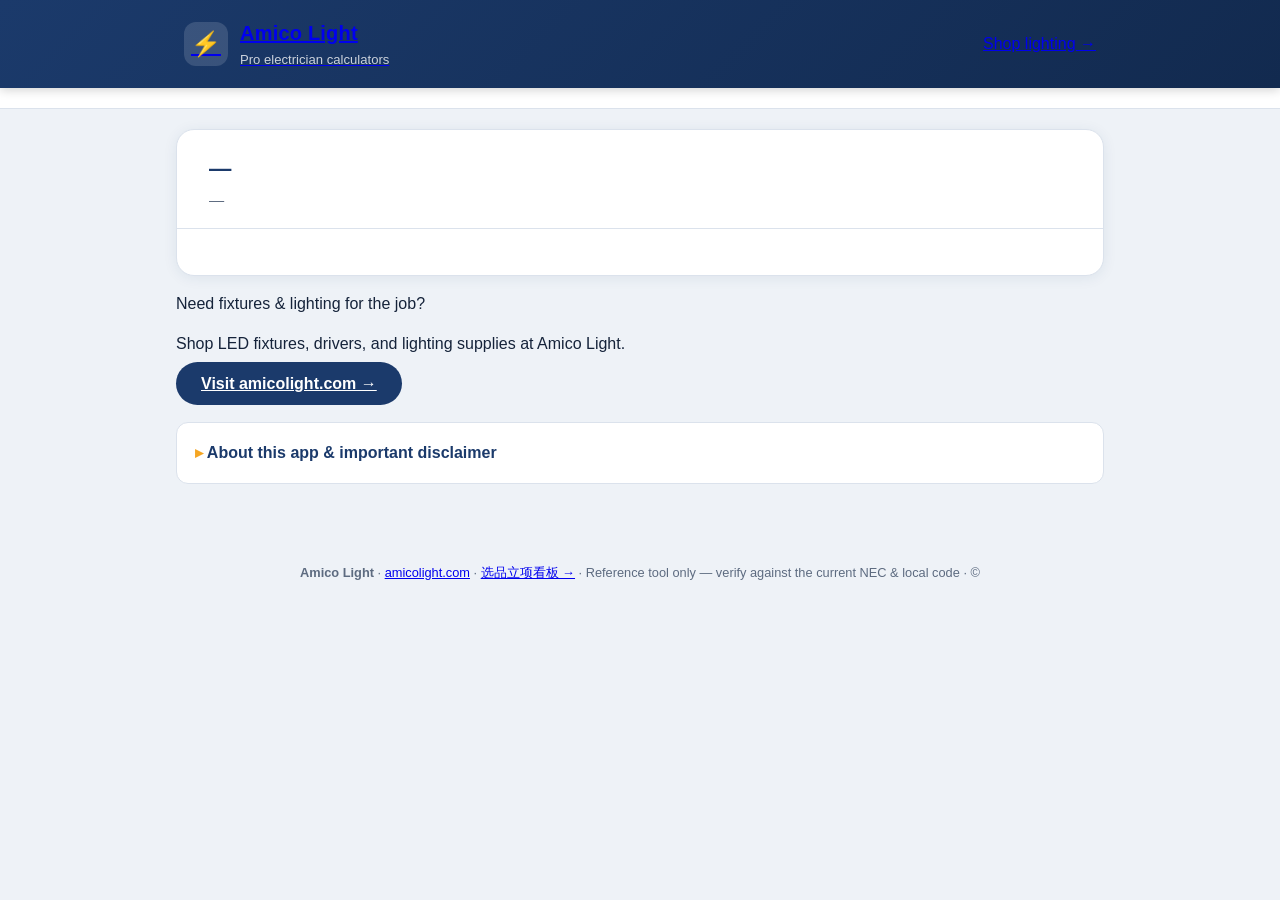
==== commit 7217d6c2: "Add single-file standalone build and link board from homepage - selection-board/standalone.html：CSS " ====
--- a/index.html
+++ b/index.html
@@ -1,42 +1,82 @@
 <!doctype html>
-<html lang="zh-CN">
+<html lang="en">
 <head>
   <meta charset="utf-8">
   <meta name="viewport" content="width=device-width, initial-scale=1, maximum-scale=5">
-  <meta name="theme-color" content="#1b3a6b">
-  <title>差旅通 — 出差行程规划</title>
-  <meta name="description" content="差旅通是一款轻量的出差规划工具：管理行程、编排日程、记录费用对比预算、整理行李清单，数据全部保存在本地。">
-  <link rel="icon" href="data:image/svg+xml,<svg xmlns=%22http://www.w3.org/2000/svg%22 viewBox=%220 0 100 100%22><rect width=%22100%22 height=%22100%22 rx=%2220%22 fill=%22%231b3a6b%22/><text x=%2250%22 y=%2272%22 font-size=%2262%22 text-anchor=%22middle%22>%F0%9F%A7%B3</text></svg>">
+  <meta name="theme-color" content="#faf7f0">
+  <title>Amico Light — Electrician Calculators &amp; Tools</title>
+  <meta name="description" content="Free field calculators for electricians — voltage drop, conductor ampacity, box & conduit fill, motor FLC, lighting load, and transformer sizing, referenced to the NEC. Brought to you by Amico Light (amicolight.com).">
+  <link rel="icon" href="data:image/svg+xml,<svg xmlns=%22http://www.w3.org/2000/svg%22 viewBox=%220 0 100 100%22><rect width=%22100%22 height=%22100%22 rx=%2220%22 fill=%22%23a4760f%22/><text x=%2250%22 y=%2270%22 font-size=%2266%22 text-anchor=%22middle%22 fill=%22%23ffffff%22>%E2%9A%A1</text></svg>">
   <link rel="stylesheet" href="css/styles.css">
 </head>
 <body>
   <header class="app-header">
     <div class="app-header-inner">
-      <div class="brand">
-        <span class="brand-mark" aria-hidden="true">🧳</span>
+      <a class="brand" href="https://amicolight.com/" target="_blank" rel="noopener" aria-label="Amico Light — visit our store">
+        <span class="brand-mark" aria-hidden="true">⚡</span>
         <div>
-          <p class="brand-name">差旅通</p>
-          <p class="brand-tagline">出差行程 · 日程 · 预算 · 行李，一站搞定</p>
+          <p class="brand-name">Amico Light</p>
+          <p class="brand-tagline">Pro electrician calculators</p>
         </div>
-      </div>
-      <div class="trip-indicator" id="trip-indicator" aria-live="polite"></div>
+      </a>
+      <a class="header-cta" href="https://amicolight.com/" target="_blank" rel="noopener">Shop lighting&nbsp;→</a>
     </div>
   </header>
 
-  <nav class="calc-nav" id="view-nav" aria-label="功能导航"></nav>
+  <nav class="calc-nav" id="calc-nav" aria-label="Calculators"></nav>
 
   <main class="app-main">
     <div class="calc-card">
       <div class="calc-card-header">
-        <h1 id="view-title">—</h1>
-        <p id="view-subtitle" class="calc-subtitle">—</p>
+        <h1 id="calc-title">—</h1>
+        <p id="calc-subtitle" class="calc-subtitle">—</p>
       </div>
-      <div class="calc-card-body" id="view-panel"></div>
+      <div class="calc-card-body" id="calc-panel"></div>
     </div>
+
+    <aside class="store-cta">
+      <div class="store-cta-text">
+        <p class="store-cta-title">Need fixtures &amp; lighting for the job?</p>
+        <p class="store-cta-sub">Shop LED fixtures, drivers, and lighting supplies at Amico Light.</p>
+      </div>
+      <a class="btn btn-primary store-cta-btn" href="https://amicolight.com/" target="_blank" rel="noopener">Visit amicolight.com&nbsp;→</a>
+    </aside>
+
+    <details class="disclaimer">
+      <summary>About this app &amp; important disclaimer</summary>
+      <div class="disclaimer-body">
+        <p>
+          <strong>Amico Light Tools</strong> is a quick-reference field tool for common electrical
+          calculations used in U.S. residential and commercial work. It is built around
+          formulas and reference figures that are widely published and taught throughout the
+          trade — including values commonly associated with the National Electrical Code
+          (NEC / NFPA 70), such as Table 310.16 ampacities, Chapter 9 conduit/conductor fill
+          tables, 314.16(B) box-fill allowances, and Article 430 motor tables.
+        </p>
+        <p>
+          <strong>Amico Light Tools is a reference and estimating aid — not a substitute for
+          the current code book, engineering judgment, or a licensed electrician.</strong>
+          The NEC is updated on a three-year cycle (e.g., 2017, 2020, 2023…), and the
+          version actually in force — along with any state or local amendments — depends on
+          what your Authority Having Jurisdiction (AHJ) has adopted. Always verify
+          calculations and sizing decisions against the official, currently adopted code
+          and any local amendments before relying on them for installations, designs,
+          permits, or inspections.
+        </p>
+        <p>
+          Spotted a value that looks off, or have a calculator you'd like added? Treat the
+          results here as a starting point for your own verification, not a final answer.
+        </p>
+      </div>
+    </details>
   </main>
 
   <footer class="app-footer">
-    <p>差旅通 · 数据仅保存在本地浏览器，不会上传 · © <span id="year"></span></p>
+    <p>
+      <strong>Amico Light</strong> · <a class="footer-link" href="https://amicolight.com/" target="_blank" rel="noopener">amicolight.com</a>
+      · <a class="footer-link" href="selection-board/">选品立项看板 →</a>
+      · Reference tool only — verify against the current NEC &amp; local code · © <span id="year"></span>
+    </p>
   </footer>
 
   <script type="module" src="js/main.js"></script>
